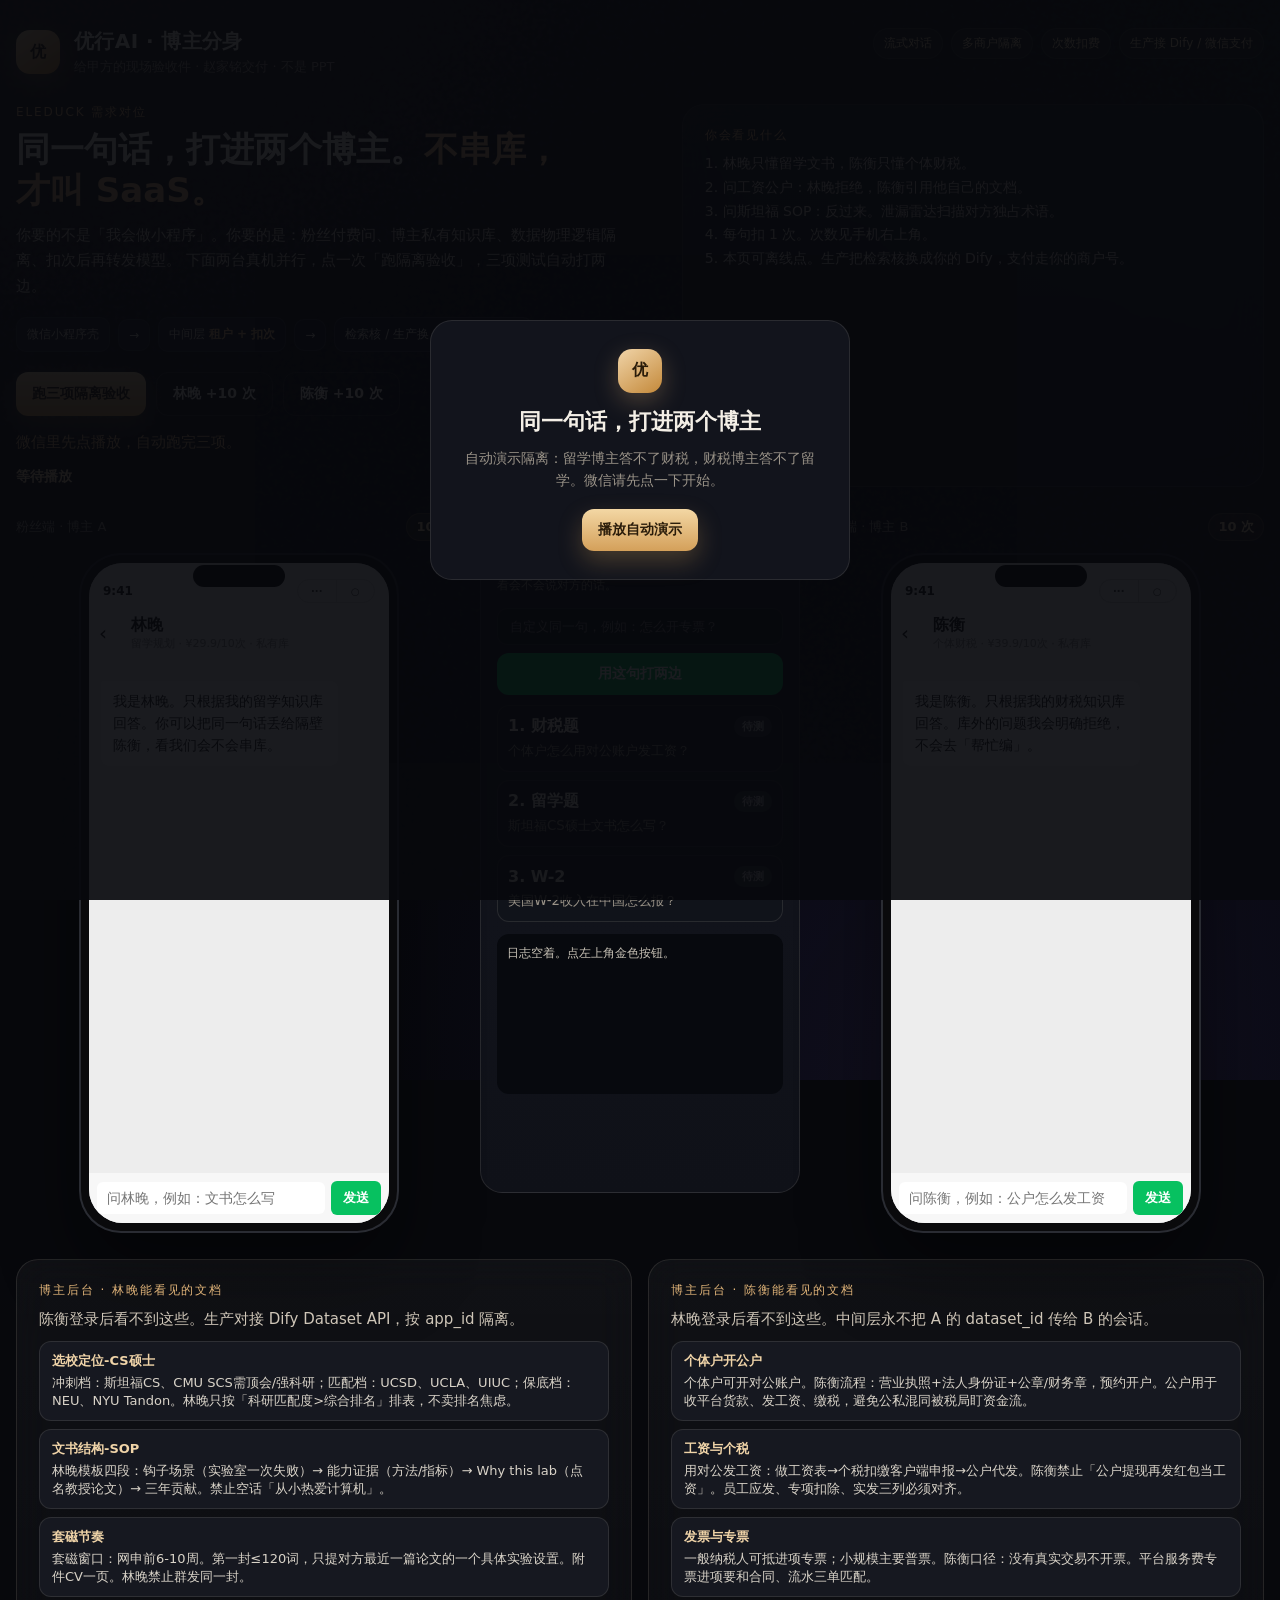
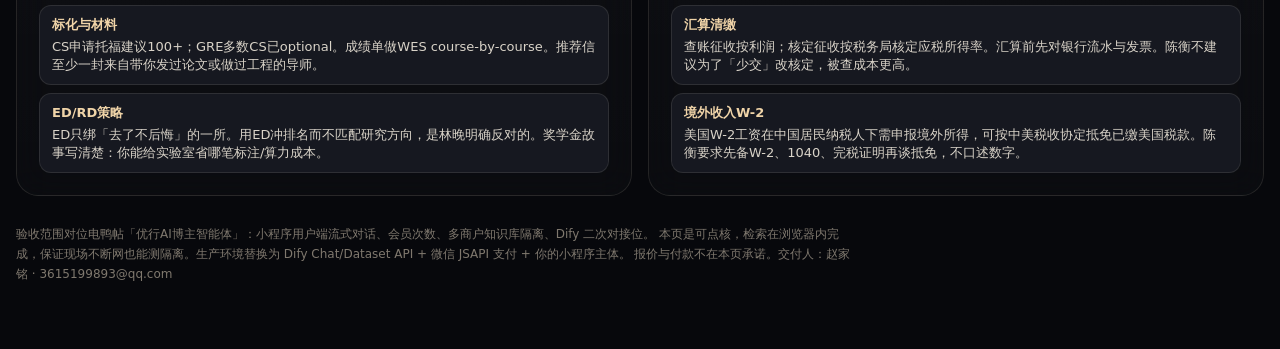
==== web/youxing/index.html @ ce3e618c "feat: publish Youxing isolation auto-demo for WeChat Co-authored-by: Cursor <cursoragent@cursor.com>" ====
<!DOCTYPE html>
<html lang="zh-CN">
<head>
  <meta charset="UTF-8" />
  <meta name="viewport" content="width=device-width, initial-scale=1, maximum-scale=1, user-scalable=no, viewport-fit=cover" />
  <meta name="format-detection" content="telephone=no" />
  <meta name="apple-mobile-web-app-capable" content="yes" />
  <meta name="apple-mobile-web-app-status-bar-style" content="black-translucent" />
  <title>优行AI · 自动演示 · 双博主隔离验收</title>
  <link rel="stylesheet" href="app.css" />
</head>
<body>
  <div id="gate" class="gate">
    <div class="gate-card">
      <div class="mark">优</div>
      <h2>同一句话，打进两个博主</h2>
      <p>自动演示隔离：留学博主答不了财税，财税博主答不了留学。微信请先点一下开始。</p>
      <button class="btn-gold" id="btn-play" type="button">播放自动演示</button>
    </div>
  </div>
  <div class="noise"></div>
  <div class="wrap">
    <header class="topbar">
      <div class="brand">
        <div class="mark">优</div>
        <div>
          <h1>优行AI · 博主分身</h1>
          <p>给甲方的现场验收件 · 赵家铭交付 · 不是 PPT</p>
        </div>
      </div>
      <div class="pills">
        <span class="pill">流式对话</span>
        <span class="pill">多商户隔离</span>
        <span class="pill">次数扣费</span>
        <span class="pill">生产接 Dify / 微信支付</span>
      </div>
    </header>

    <section class="hero">
      <div>
        <div class="kicker">Eleduck 需求对位</div>
        <h2>同一句话，打进两个博主。<em>不串库，才叫 SaaS。</em></h2>
        <p class="lead">
          你要的不是「我会做小程序」。你要的是：粉丝付费问、博主私有知识库、数据物理逻辑隔离、扣次后再转发模型。
          下面两台真机并行，点一次「跑隔离验收」，三项测试自动打两边。
        </p>
        <div class="arch">
          <span>微信小程序壳</span>
          <span>→</span>
          <span>中间层 <b>租户 + 扣次</b></span>
          <span>→</span>
          <span>检索核 / 生产换 <b>Dify Chat API</b></span>
        </div>
        <div class="actions">
          <button class="btn-gold" id="btn-lab" type="button">跑三项隔离验收</button>
          <button class="btn-gold" id="btn-replay" type="button" hidden>再播一遍</button>
          <button class="btn-ghost" id="btn-refill-lin" type="button">林晚 +10 次</button>
          <button class="btn-ghost" id="btn-refill-chen" type="button">陈衡 +10 次</button>
        </div>
        <p class="lead" id="hero-stamp" style="margin-top:14px;color:#e2b57a">微信里先点播放，自动跑完三项。</p>
        <p class="caption" id="caption">等待播放</p>
      </div>
      <aside class="card report">
        <div class="kicker">你会看见什么</div>
        <ol>
          <li>林晚只懂留学文书，陈衡只懂个体财税。</li>
          <li>问工资公户：林晚拒绝，陈衡引用他自己的文档。</li>
          <li>问斯坦福 SOP：反过来。泄漏雷达扫描对方独占术语。</li>
          <li>每句扣 1 次。次数见手机右上角。</li>
          <li>本页可离线点。生产把检索核换成你的 Dify，支付走你的商户号。</li>
        </ol>
      </aside>
    </section>

    <section class="stage">
      <div class="phone-col" id="col-lin">
        <div class="who"><span>粉丝端 · 博主 A</span><span class="credits" id="credit-lin">10 次</span></div>
        <div class="phone">
          <div class="screen">
            <div class="wx-bar"><span>9:41</span><span class="capsule"><i>···</i><i>○</i></span></div>
            <div class="nav">
              <div class="back">‹</div>
              <div>
                <div class="title">林晚</div>
                <div class="sub">留学规划 · ¥29.9/10次 · 私有库</div>
              </div>
            </div>
            <div class="chat" id="chat-lin"></div>
            <form class="composer" id="form-lin">
              <input id="input-lin" maxlength="80" placeholder="问林晚，例如：文书怎么写" />
              <button class="send" type="submit">发送</button>
            </form>
          </div>
        </div>
      </div>

      <aside class="lab">
        <h3>甲方验收台</h3>
        <p class="hint">输入任意一句，同时打进两个租户。比看代码更快：看会不会说对方的话。</p>
        <input class="probe" id="probe" placeholder="自定义同一句，例如：怎么开专票？" />
        <button class="btn-green" id="btn-custom" type="button" style="width:100%">用这句打两边</button>
        <div class="tests">
          <div class="test">
            <div class="row"><b>1. 财税题</b><span class="badge wait" id="badge-t1">待测</span></div>
            <small id="q-t1"></small>
          </div>
          <div class="test">
            <div class="row"><b>2. 留学题</b><span class="badge wait" id="badge-t2">待测</span></div>
            <small id="q-t2"></small>
          </div>
          <div class="test">
            <div class="row"><b>3. W-2</b><span class="badge wait" id="badge-t3">待测</span></div>
            <small id="q-t3"></small>
          </div>
        </div>
        <div class="log" id="lab-log">日志空着。点左上角金色按钮。</div>
      </aside>

      <div class="phone-col" id="col-chen">
        <div class="who"><span>粉丝端 · 博主 B</span><span class="credits" id="credit-chen">10 次</span></div>
        <div class="phone">
          <div class="screen">
            <div class="wx-bar"><span>9:41</span><span class="capsule"><i>···</i><i>○</i></span></div>
            <div class="nav">
              <div class="back">‹</div>
              <div>
                <div class="title">陈衡</div>
                <div class="sub">个体财税 · ¥39.9/10次 · 私有库</div>
              </div>
            </div>
            <div class="chat" id="chat-chen"></div>
            <form class="composer" id="form-chen">
              <input id="input-chen" maxlength="80" placeholder="问陈衡，例如：公户怎么发工资" />
              <button class="send" type="submit">发送</button>
            </form>
          </div>
        </div>
      </div>
    </section>

    <section class="admin">
      <div class="card">
        <div class="kicker">博主后台 · 林晚能看见的文档</div>
        <p class="lead" style="margin-top:0">陈衡登录后看不到这些。生产对接 Dify Dataset API，按 app_id 隔离。</p>
        <div id="docs-lin"></div>
      </div>
      <div class="card">
        <div class="kicker">博主后台 · 陈衡能看见的文档</div>
        <p class="lead" style="margin-top:0">林晚登录后看不到这些。中间层永不把 A 的 dataset_id 传给 B 的会话。</p>
        <div id="docs-chen"></div>
      </div>
    </section>

    <p class="foot">
      验收范围对位电鸭帖「优行AI博主智能体」：小程序用户端流式对话、会员次数、多商户知识库隔离、Dify 二次对接位。
      本页是可点核，检索在浏览器内完成，保证现场不断网也能测隔离。生产环境替换为 Dify Chat/Dataset API + 微信 JSAPI 支付 + 你的小程序主体。
      报价与付款不在本页承诺。交付人：赵家铭 · 3615199893@qq.com
    </p>
  </div>
  <script src="app.js"></script>
</body>
</html>
---- web/youxing/app.css ----
:root {
  --bg: #07080c;
  --bg2: #0e1018;
  --ink: #f4efe6;
  --muted: #9a9388;
  --line: rgba(255, 244, 220, 0.1);
  --gold: #e2b57a;
  --gold2: #f0d4a8;
  --green: #07c160;
  --red: #ff5a5f;
  --phone: #111318;
  --paper: #f7f4ee;
  --paper-ink: #1c1915;
  --wx: #ededed;
  --shadow: 0 40px 80px rgba(0, 0, 0, 0.45);
}

* { box-sizing: border-box; margin: 0; padding: 0; -webkit-tap-highlight-color: transparent; }
html, body { min-height: 100%; }
html { -webkit-text-size-adjust: 100%; text-size-adjust: 100%; }
body {
  font-family: "PingFang SC", "Noto Sans SC", "Source Han Sans SC", "Microsoft YaHei", system-ui, sans-serif;
  background: var(--bg);
  color: var(--ink);
  overflow-x: hidden;
}

body::before {
  content: "";
  position: fixed;
  inset: -20%;
  background:
    radial-gradient(ellipse at 12% -10%, rgba(226, 181, 122, 0.16), transparent 42%),
    radial-gradient(ellipse at 90% 0%, rgba(7, 193, 96, 0.08), transparent 36%),
    radial-gradient(ellipse at 70% 100%, rgba(90, 70, 180, 0.12), transparent 40%);
  pointer-events: none;
  z-index: 0;
}

.noise {
  position: fixed;
  inset: 0;
  pointer-events: none;
  z-index: 1;
  opacity: 0.05;
  background-image: url("data:image/svg+xml,%3Csvg viewBox='0 0 200 200' xmlns='http://www.w3.org/2000/svg'%3E%3Cfilter id='n'%3E%3CfeTurbulence type='fractalNoise' baseFrequency='.85' numOctaves='4' stitchTiles='stitch'/%3E%3C/filter%3E%3Crect width='100%25' height='100%25' filter='url(%23n)'/%3E%3C/svg%3E");
}

.wrap {
  position: relative;
  z-index: 2;
  width: min(1440px, calc(100% - 32px));
  margin: 0 auto;
  padding: 28px 0 64px;
}

.topbar {
  display: flex;
  justify-content: space-between;
  align-items: flex-start;
  gap: 20px;
  margin-bottom: 28px;
}
.brand {
  display: flex;
  gap: 14px;
  align-items: center;
}
.mark {
  width: 44px;
  height: 44px;
  border-radius: 14px;
  background: linear-gradient(145deg, #f0d4a8, #c4893a);
  color: #2a1c0a;
  font-weight: 800;
  display: grid;
  place-items: center;
  letter-spacing: 0.04em;
  box-shadow: 0 8px 24px rgba(226, 181, 122, 0.28);
}
.brand h1 {
  font-size: 20px;
  font-weight: 720;
  letter-spacing: 0.02em;
}
.brand p { color: var(--muted); font-size: 13px; margin-top: 3px; }
.pills { display: flex; flex-wrap: wrap; gap: 8px; }
.pill {
  font-size: 12px;
  padding: 6px 10px;
  border: 1px solid var(--line);
  border-radius: 999px;
  color: var(--gold2);
  background: rgba(226, 181, 122, 0.06);
}

.hero {
  display: grid;
  grid-template-columns: 1.05fr 0.95fr;
  gap: 22px;
  margin-bottom: 26px;
}
.card {
  background: linear-gradient(180deg, rgba(255,255,255,0.04), rgba(255,255,255,0.02));
  border: 1px solid var(--line);
  border-radius: 22px;
  padding: 22px;
  backdrop-filter: blur(18px);
}
.hero h2 {
  font-size: 34px;
  line-height: 1.2;
  font-weight: 720;
  max-width: 16em;
}
.hero h2 em {
  font-style: normal;
  color: var(--gold);
}
.lead { margin-top: 12px; color: #cfc6b8; font-size: 15px; line-height: 1.7; max-width: 40em; }

.arch {
  margin-top: 18px;
  display: flex;
  flex-wrap: wrap;
  gap: 8px;
  align-items: center;
}
.arch span {
  font-size: 12px;
  padding: 8px 10px;
  border-radius: 10px;
  background: #141722;
  border: 1px solid var(--line);
  color: #ddd4c6;
}
.arch b { color: var(--gold); font-weight: 650; }

.actions { display: flex; flex-wrap: wrap; gap: 10px; margin-top: 20px; }
button, .btn {
  appearance: none;
  border: 0;
  cursor: pointer;
  font: inherit;
}
.btn-gold, .btn-ghost, .btn-green {
  border-radius: 12px;
  padding: 12px 16px;
  font-size: 14px;
  font-weight: 650;
}
.btn-gold {
  background: linear-gradient(180deg, #f3d7a4, #d4a05a);
  color: #2a1c0a;
  box-shadow: 0 10px 24px rgba(212, 160, 90, 0.28);
}
.btn-gold:hover { filter: brightness(1.05); }
.btn-ghost {
  background: transparent;
  color: var(--ink);
  border: 1px solid var(--line);
}
.btn-green { background: var(--green); color: #fff; }
button:disabled { opacity: 0.45; cursor: not-allowed; }

.report ol { margin: 8px 0 0 18px; color: #d7d0c5; font-size: 14px; line-height: 1.7; }
.kicker {
  font-size: 12px;
  letter-spacing: 0.16em;
  color: var(--gold);
  text-transform: uppercase;
  margin-bottom: 8px;
}

.stage { display: grid; grid-template-columns: 1fr 320px 1fr; gap: 18px; align-items: start; }
.phone-col { display: flex; flex-direction: column; align-items: center; gap: 12px; }
.who {
  width: 100%;
  display: flex;
  justify-content: space-between;
  align-items: center;
  color: var(--muted);
  font-size: 13px;
}
.credits {
  color: var(--gold2);
  background: rgba(226,181,122,.1);
  border: 1px solid rgba(226,181,122,.2);
  padding: 4px 9px;
  border-radius: 999px;
  font-weight: 700;
}

.phone {
  width: 320px;
  height: 680px;
  background: #0a0a0c;
  border-radius: 42px;
  padding: 10px;
  box-shadow: var(--shadow), inset 0 0 0 2px #2a2c33;
  position: relative;
}
.phone::after {
  content: "";
  position: absolute;
  top: 12px;
  left: 50%;
  transform: translateX(-50%);
  width: 92px;
  height: 22px;
  background: #000;
  border-radius: 16px;
  z-index: 5;
}
.screen {
  height: 100%;
  background: var(--wx);
  border-radius: 34px;
  overflow: hidden;
  display: flex;
  flex-direction: column;
  position: relative;
}
.wx-bar {
  background: #ededed;
  padding: 16px 14px 8px;
  display: flex;
  justify-content: space-between;
  align-items: center;
  color: #111;
  font-size: 12px;
  font-weight: 650;
}
.capsule {
  width: 78px;
  height: 24px;
  border: 1px solid #d0d0d0;
  border-radius: 12px;
  display: flex;
  overflow: hidden;
}
.capsule i { flex: 1; display: grid; place-items: center; font-style: normal; font-size: 10px; color: #444; }
.capsule i:first-child { border-right: 1px solid #d0d0d0; }

.nav {
  background: #ededed;
  display: flex;
  align-items: center;
  gap: 8px;
  padding: 4px 10px 10px;
  color: #111;
}
.nav .back { font-size: 20px; width: 24px; }
.nav .title { font-size: 16px; font-weight: 700; }
.nav .sub { font-size: 11px; color: #888; font-weight: 400; }

.chat {
  flex: 1;
  overflow: auto;
  padding: 12px 12px 8px;
  background: #ededed;
  -webkit-overflow-scrolling: touch;
}
.bubble {
  max-width: 86%;
  padding: 10px 12px;
  border-radius: 8px;
  font-size: 14px;
  line-height: 1.55;
  margin: 8px 0;
  white-space: pre-wrap;
  word-break: break-word;
}
.bubble.bot { background: #fff; color: #1c1c1c; border-top-left-radius: 2px; }
.bubble.me { background: #95ec69; color: #111; margin-left: auto; border-top-right-radius: 2px; }
.meta {
  font-size: 11px;
  color: #8a8a8a;
  margin: 4px 2px 0;
}
.caret {
  display: inline-block;
  width: 2px;
  height: 14px;
  background: #07c160;
  margin-left: 2px;
  vertical-align: -2px;
  animation: blink 0.9s steps(1) infinite;
}
@keyframes blink { 50% { opacity: 0; } }

.composer {
  background: #f7f7f7;
  padding: 8px;
  display: flex;
  gap: 6px;
  align-items: center;
}
.composer input {
  flex: 1;
  border: 0;
  background: #fff;
  border-radius: 6px;
  padding: 8px 10px;
  font: inherit;
  font-size: 14px;
  outline: none;
  color: #111;
}
.send {
  background: #07c160;
  color: #fff;
  border: 0;
  border-radius: 6px;
  padding: 8px 12px;
  font-weight: 700;
  font-size: 13px;
}

.lab {
  background: linear-gradient(180deg, #14161f, #0f1118);
  border: 1px solid var(--line);
  border-radius: 22px;
  padding: 16px;
  min-height: 680px;
}
.lab h3 { font-size: 16px; margin-bottom: 6px; }
.lab .hint { color: var(--muted); font-size: 12px; line-height: 1.6; margin-bottom: 12px; }
.probe {
  width: 100%;
  background: #0b0d13;
  border: 1px solid var(--line);
  color: var(--ink);
  border-radius: 10px;
  padding: 10px 12px;
  font: inherit;
  font-size: 13px;
  margin-bottom: 8px;
}
.tests { display: flex; flex-direction: column; gap: 8px; margin-top: 10px; }
.test {
  border: 1px solid var(--line);
  border-radius: 12px;
  padding: 10px;
  background: #10131a;
}
.test .row { display: flex; justify-content: space-between; gap: 8px; align-items: center; }
.test small { color: var(--muted); display: block; margin-top: 4px; line-height: 1.5; }
.badge {
  font-size: 11px;
  font-weight: 800;
  padding: 3px 8px;
  border-radius: 999px;
}
.badge.wait { background: #2a2d36; color: #bbb; }
.badge.pass { background: rgba(7,193,96,.16); color: #3ee08a; }
.badge.fail { background: rgba(255,90,95,.16); color: #ff8084; }

.log {
  margin-top: 12px;
  background: #07090e;
  border-radius: 12px;
  padding: 10px;
  min-height: 160px;
  font-size: 12px;
  line-height: 1.6;
  color: #c8c2b6;
  white-space: pre-wrap;
}
.log .ok { color: #3ee08a; }
.log .bad { color: #ff8084; }
.log .dim { color: #7d776e; }

.admin {
  margin-top: 26px;
  display: grid;
  grid-template-columns: 1fr 1fr;
  gap: 16px;
}
.doc {
  background: #161820;
  border: 1px solid var(--line);
  border-radius: 12px;
  padding: 10px 12px;
  margin-top: 8px;
  font-size: 13px;
  color: #d9d3c8;
}
.doc b { color: var(--gold2); display: block; margin-bottom: 4px; }
.foot {
  margin-top: 28px;
  color: #7f786e;
  font-size: 12px;
  line-height: 1.7;
  max-width: 70em;
}

.caption {
  margin-top: 12px;
  font-size: 14px;
  font-weight: 650;
  color: var(--gold2);
  min-height: 1.4em;
}
body.autoplaying .caption {
  position: sticky;
  top: 0;
  z-index: 8;
  background: rgba(7, 8, 12, 0.94);
  padding: 10px 4px;
  margin-left: -4px;
  margin-right: -4px;
}
.gate {
  position: fixed;
  inset: 0;
  z-index: 50;
  background: rgba(7, 8, 12, 0.92);
  display: grid;
  place-items: center;
  padding: 24px;
}
.gate.hidden { display: none; }
.gate-card {
  width: min(420px, 100%);
  text-align: center;
  background: #12141c;
  border: 1px solid var(--line);
  border-radius: 22px;
  padding: 28px 22px;
}
.gate-card .mark { margin: 0 auto 14px; }
.gate-card h2 { font-size: 22px; margin-bottom: 10px; }
.gate-card p { color: var(--muted); font-size: 14px; line-height: 1.6; margin-bottom: 18px; }
.phone-col.focus .phone {
  box-shadow: var(--shadow), 0 0 0 3px rgba(226, 181, 122, 0.7);
}
body.autoplaying .composer { pointer-events: none; opacity: 0.35; }
body.autoplaying .actions { pointer-events: none; opacity: 0.4; }
body.wx.autoplaying .lab,
body.wx.autoplaying .admin,
body.wx.autoplaying .foot,
body.wx.autoplaying .hero .report,
body.wx.autoplaying .hero .arch,
body.wx.autoplaying .pills { display: none; }

@media (max-width: 1180px) {
  .hero, .stage, .admin { grid-template-columns: 1fr; }
  .phone { width: min(320px, 100%); height: 560px; }
  .lab { min-height: 0; }
  .hero h2 { font-size: 24px; }
  .wrap { width: min(1440px, calc(100% - 16px)); padding-top: 16px; }
}
@media (max-width: 720px) {
  .admin { display: none; }
  .pills { display: none; }
  .topbar { margin-bottom: 12px; }
  .hero .report ol { font-size: 13px; }
  .actions .btn-ghost { display: none; }
  body.autoplaying .lab,
  body.autoplaying .hero .report,
  body.autoplaying .hero .arch { display: none; }
  .phone { height: 520px; }
}
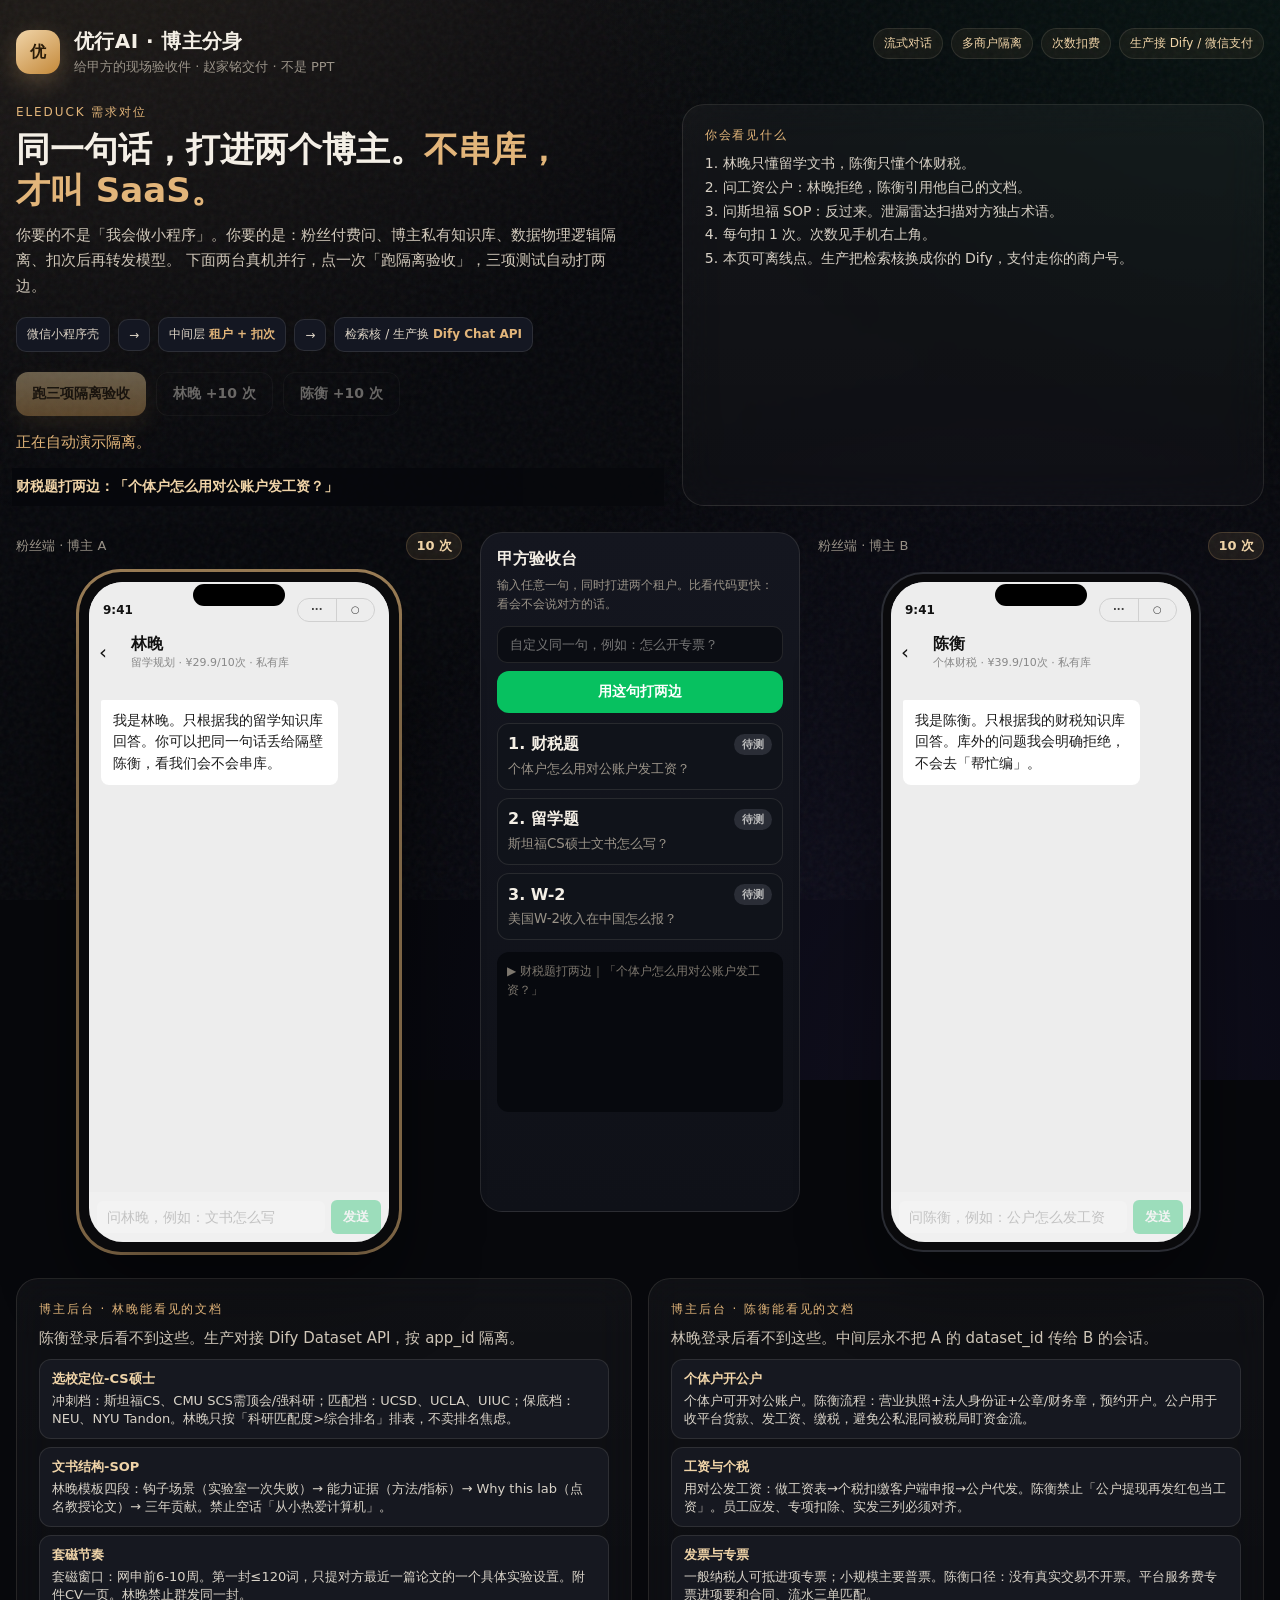
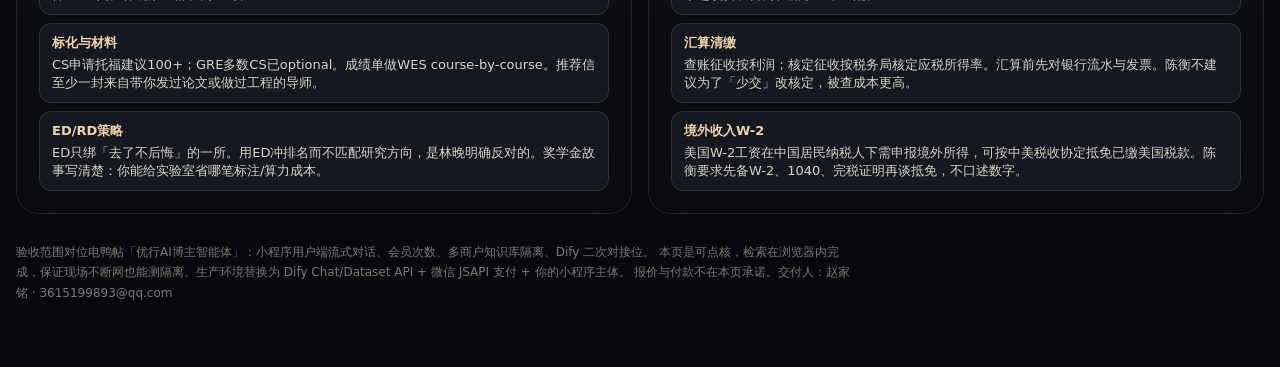
==== commit 0eb38fad: "fix: open Youxing demo directly in a normal browser Co-authored-by: Cursor <cursoragent@cursor.com>" ====
--- a/web/youxing/index.html
+++ b/web/youxing/index.html
@@ -2,22 +2,11 @@
 <html lang="zh-CN">
 <head>
   <meta charset="UTF-8" />
-  <meta name="viewport" content="width=device-width, initial-scale=1, maximum-scale=1, user-scalable=no, viewport-fit=cover" />
-  <meta name="format-detection" content="telephone=no" />
-  <meta name="apple-mobile-web-app-capable" content="yes" />
-  <meta name="apple-mobile-web-app-status-bar-style" content="black-translucent" />
+  <meta name="viewport" content="width=device-width, initial-scale=1, viewport-fit=cover" />
   <title>优行AI · 自动演示 · 双博主隔离验收</title>
   <link rel="stylesheet" href="app.css" />
 </head>
 <body>
-  <div id="gate" class="gate">
-    <div class="gate-card">
-      <div class="mark">优</div>
-      <h2>同一句话，打进两个博主</h2>
-      <p>自动演示隔离：留学博主答不了财税，财税博主答不了留学。微信请先点一下开始。</p>
-      <button class="btn-gold" id="btn-play" type="button">播放自动演示</button>
-    </div>
-  </div>
   <div class="noise"></div>
   <div class="wrap">
     <header class="topbar">
@@ -52,13 +41,13 @@
           <span>检索核 / 生产换 <b>Dify Chat API</b></span>
         </div>
         <div class="actions">
+          <button class="btn-gold" id="btn-play" type="button">播放自动演示</button>
           <button class="btn-gold" id="btn-lab" type="button">跑三项隔离验收</button>
-          <button class="btn-gold" id="btn-replay" type="button" hidden>再播一遍</button>
           <button class="btn-ghost" id="btn-refill-lin" type="button">林晚 +10 次</button>
           <button class="btn-ghost" id="btn-refill-chen" type="button">陈衡 +10 次</button>
         </div>
-        <p class="lead" id="hero-stamp" style="margin-top:14px;color:#e2b57a">微信里先点播放，自动跑完三项。</p>
-        <p class="caption" id="caption">等待播放</p>
+        <p class="lead" id="hero-stamp" style="margin-top:14px;color:#e2b57a">浏览器打开即播。三项隔离自动打两边。</p>
+        <p class="caption" id="caption">正在启动自动演示</p>
       </div>
       <aside class="card report">
         <div class="kicker">你会看见什么</div>
--- a/web/youxing/app.css
+++ b/web/youxing/app.css
@@ -411,27 +411,6 @@
   margin-left: -4px;
   margin-right: -4px;
 }
-.gate {
-  position: fixed;
-  inset: 0;
-  z-index: 50;
-  background: rgba(7, 8, 12, 0.92);
-  display: grid;
-  place-items: center;
-  padding: 24px;
-}
-.gate.hidden { display: none; }
-.gate-card {
-  width: min(420px, 100%);
-  text-align: center;
-  background: #12141c;
-  border: 1px solid var(--line);
-  border-radius: 22px;
-  padding: 28px 22px;
-}
-.gate-card .mark { margin: 0 auto 14px; }
-.gate-card h2 { font-size: 22px; margin-bottom: 10px; }
-.gate-card p { color: var(--muted); font-size: 14px; line-height: 1.6; margin-bottom: 18px; }
 .phone-col.focus .phone {
   box-shadow: var(--shadow), 0 0 0 3px rgba(226, 181, 122, 0.7);
 }
